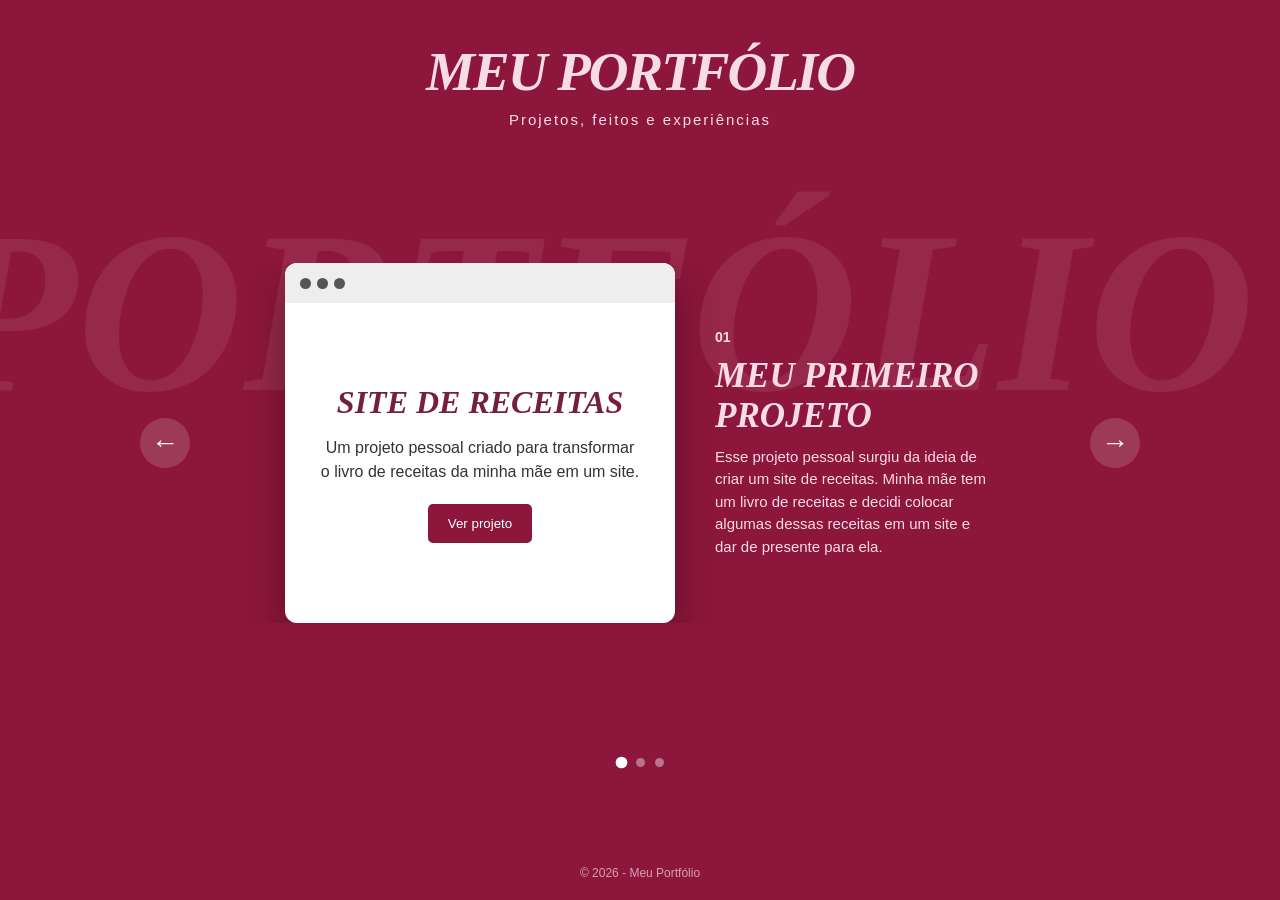
==== curriculo/index.html @ 4c7a3b0e "Rename app.html to index.html" ====
<!DOCTYPE html>
<html lang="pt-br">

<head>
    <meta charset="UTF-8">

    <meta name="viewport" content="width=device-width, initial-scale=1.0">

    <title>Meu Portfólio</title>

    <link rel="stylesheet" href="app.css">
</head>

<body>

    <!-- =========================================
         TEXTO GIGANTE DO FUNDO
    ========================================== -->

    <div class="texto-fundo">
        PORTFÓLIO
    </div>


    <!-- =========================================
         CABEÇALHO
    ========================================== -->

    <header>

        <h1>MEU PORTFÓLIO</h1>

        <p>
            Projetos, feitos e experiências
        </p>

    </header>


    <!-- =========================================
         ÁREA PRINCIPAL
    ========================================== -->

    <main>


        <!-- BOTÃO PARA VOLTAR -->

        <button
            class="botao esquerda"
            onclick="anterior()">

            ←

        </button>


        <!-- =====================================
             ÁREA DE VISUALIZAÇÃO
        ====================================== -->

        <div class="area-visualizacao">


            <!--
                O PORTFOLIO contém todos os projetos.

                O JavaScript vai mover essa área
                para a esquerda e para a direita.
            -->

            <section class="portfolio">


                <!-- =================================
                     PROJETO 1
                ================================== -->

                <div class="projeto">


                    <!-- JANELA DO SITE -->

                    <div class="janela">


                        <!-- Barra superior -->

                        <div class="barra-navegador">

                            <span></span>

                            <span></span>

                            <span></span>

                        </div>


                        <!-- Conteúdo do site -->

                        <div class="conteudo-site">

                            <h2>
                                SITE DE RECEITAS
                            </h2>


                            <p>
                                Um projeto pessoal criado
                                para transformar o livro de
                                receitas da minha mãe em um site.
                            </p>


                            <button>
                                Ver projeto
                            </button>

                        </div>

                    </div>


                    <!-- DESCRIÇÃO DO PROJETO -->

                    <div class="descricao">

                        <span>
                            01
                        </span>


                        <h2>
                            MEU PRIMEIRO PROJETO
                        </h2>


                        <p>
                            Esse projeto pessoal surgiu da ideia
                            de criar um site de receitas. Minha mãe
                            tem um livro de receitas e decidi colocar
                            algumas dessas receitas em um site e
                            dar de presente para ela.
                        </p>

                    </div>

                </div>



                <!-- =================================
                     PROJETO 2
                ================================== -->

                <div class="projeto">


                    <!-- JANELA -->

                    <div class="janela">


                        <!-- Barra do navegador -->

                        <div class="barra-navegador">

                            <span></span>

                            <span></span>

                            <span></span>

                        </div>


                        <!-- TEXTO -->

                        <div class="conteudo-texto">

                            <span>
                                02
                            </span>


                            <h2>
                                MINHA TRAJETÓRIA
                            </h2>


                            <p>
                                Durante minha graduação, venho
                                desenvolvendo conhecimentos em
                                programação e tecnologia.
                            </p>


                            <p>
                                Já tive contato com HTML, CSS,
                                JavaScript, Java, Python e
                                banco de dados.
                            </p>

                        </div>

                    </div>


                    <!-- DESCRIÇÃO -->

                    <div class="descricao">

                        <span>
                            02
                        </span>


                        <h2>
                            FACULDADE
                        </h2>


                        <p>
                            Durante minha graduação, desenvolvi
                            conhecimentos em programação, lógica,
                            desenvolvimento web, Java, Python e
                            banco de dados.
                        </p>

                    </div>

                </div>



                <!-- =================================
                     PROJETO 3
                ================================== -->

                <div class="projeto">


                    <!-- JANELA -->

                    <div class="janela">


                        <!-- Barra do navegador -->

                        <div class="barra-navegador">

                            <span></span>

                            <span></span>

                            <span></span>

                        </div>


                        <!-- TEXTO -->

                        <div class="conteudo-texto">

                            <span>
                                03
                            </span>


                            <h2>
                                FORMAÇÃO TÉCNICA
                            </h2>


                            <p>
                                Durante o Ensino Médio, também
                                realizei uma formação técnica.
                            </p>


                            <p>
                                Essa experiência me permitiu
                                desenvolver conhecimentos e
                                ter contato com diferentes
                                áreas da tecnologia.
                            </p>

                        </div>

                    </div>


                    <!-- DESCRIÇÃO -->

                    <div class="descricao">

                        <span>
                            03
                        </span>


                        <h2>
                            ENSINO MÉDIO
                        </h2>


                        <p>
                            Fiz o Ensino Médio Técnico,
                            experiência que contribuiu para
                            minha formação e despertou meu
                            interesse pela área de tecnologia.
                        </p>

                    </div>

                </div>


            </section>

        </div>


        <!-- BOTÃO PARA AVANÇAR -->

        <button
            class="botao direita"
            onclick="proximo()">

            →

        </button>


    </main>



    <!-- =========================================
         INDICADORES
    ========================================== -->

    <div class="indicadores">

        <span class="bolinha ativa"></span>

        <span class="bolinha"></span>

        <span class="bolinha"></span>

    </div>



    <!-- =========================================
         RODAPÉ
    ========================================== -->

    <footer>

        <p>
            © 2026 - Meu Portfólio
        </p>

    </footer>



    <!-- =========================================
         JAVASCRIPT
    ========================================== -->

    <script src="app.js"></script>

</body>

</html>
---- curriculo/app.css ----
/* =========================================
   CONFIGURAÇÕES GERAIS
========================================= */

* {
    margin: 0;
    padding: 0;

    box-sizing: border-box;
}


body {

    min-height: 100vh;

    background: #8c163c;

    color: #f8dce5;

    font-family: Arial, sans-serif;

    overflow: hidden;

    position: relative;
}



/* =========================================
   TEXTO GIGANTE DO FUNDO
========================================= */

.texto-fundo {

    position: absolute;

    top: 20%;

    left: -5%;

    font-family: Georgia, serif;

    font-size: 18vw;

    font-weight: bold;

    font-style: italic;

    color: rgba(255, 255, 255, 0.08);

    white-space: nowrap;

    z-index: 0;

    pointer-events: none;
}



/* =========================================
   CABEÇALHO
========================================= */

header {

    position: relative;

    z-index: 2;

    text-align: center;

    padding-top: 40px;
}


header h1 {

    font-family: Georgia, serif;

    font-size: 55px;

    font-style: italic;

    letter-spacing: -2px;
}


header p {

    margin-top: 8px;

    font-size: 15px;

    letter-spacing: 2px;
}



/* =========================================
   ÁREA PRINCIPAL
========================================= */

main {

    position: relative;

    z-index: 2;

    height: 70vh;

    display: flex;

    align-items: center;

    justify-content: center;

    gap: 25px;
}



/* =========================================
   ÁREA QUE MOSTRA OS PROJETOS
========================================= */

.area-visualizacao {

    width: 850px;

    overflow: hidden;
}



/* =========================================
   CARROSSEL
========================================= */

.portfolio {

    display: flex;

    width: max-content;

    transition: transform 0.6s ease;
}



/* =========================================
   CADA PROJETO
========================================= */

.projeto {

    width: 850px;

    flex-shrink: 0;

    display: flex;

    align-items: center;

    justify-content: center;

    gap: 40px;
}



/* =========================================
   JANELA
========================================= */

.janela {

    width: 390px;

    background: white;

    border-radius: 12px;

    overflow: hidden;

    box-shadow:
        0 15px 40px rgba(0, 0, 0, 0.3);
}



/* =========================================
   BARRA DO NAVEGADOR
========================================= */

.barra-navegador {

    height: 40px;

    background: #eeeeee;

    display: flex;

    align-items: center;

    gap: 6px;

    padding-left: 15px;
}


.barra-navegador span {

    width: 11px;

    height: 11px;

    background: #555;

    border-radius: 50%;
}



/* =========================================
   CONTEÚDO DO PRIMEIRO PROJETO
========================================= */

.conteudo-site {

    height: 320px;

    padding: 35px;

    display: flex;

    flex-direction: column;

    justify-content: center;

    align-items: center;

    text-align: center;

    color: #761f3d;
}


.conteudo-site h2 {

    font-family: Georgia, serif;

    font-size: 32px;

    font-style: italic;

    margin-bottom: 15px;
}


.conteudo-site p {

    color: #333;

    line-height: 1.5;

    margin-bottom: 20px;
}


.conteudo-site button {

    padding: 12px 20px;

    border: none;

    background: #8c163c;

    color: white;

    border-radius: 5px;

    cursor: pointer;
}


.conteudo-site button:hover {

    transform: scale(1.05);
}



/* =========================================
   CONTEÚDO DE TEXTO
========================================= */

.conteudo-texto {

    height: 320px;

    padding: 30px;

    color: #761f3d;

    display: flex;

    flex-direction: column;

    justify-content: center;
}


.conteudo-texto > span {

    font-size: 14px;

    font-weight: bold;
}


.conteudo-texto h2 {

    font-family: Georgia, serif;

    font-style: italic;

    font-size: 27px;

    margin: 8px 0 15px;
}


.conteudo-texto p {

    color: #333;

    font-size: 14px;

    line-height: 1.5;

    margin-bottom: 10px;
}



/* =========================================
   DESCRIÇÃO AO LADO
========================================= */

.descricao {

    width: 280px;
}


.descricao > span {

    font-size: 14px;

    font-weight: bold;
}


.descricao h2 {

    font-family: Georgia, serif;

    font-size: 35px;

    font-style: italic;

    margin: 10px 0;
}


.descricao p {

    line-height: 1.5;

    font-size: 15px;
}



/* =========================================
   BOTÕES DE NAVEGAÇÃO
========================================= */

.botao {

    width: 50px;

    height: 50px;

    border: none;

    border-radius: 50%;

    background: rgba(255, 255, 255, 0.15);

    color: white;

    font-size: 28px;

    cursor: pointer;

    transition: 0.3s;

    z-index: 5;
}


.botao:hover {

    background: rgba(255, 255, 255, 0.3);

    transform: scale(1.1);
}



/* =========================================
   INDICADORES
========================================= */

.indicadores {

    position: relative;

    z-index: 3;

    display: flex;

    justify-content: center;

    gap: 10px;
}


.bolinha {

    width: 9px;

    height: 9px;

    border-radius: 50%;

    background: rgba(255, 255, 255, 0.4);

    transition: 0.3s;
}


.bolinha.ativa {

    background: white;

    transform: scale(1.3);
}



/* =========================================
   RODAPÉ
========================================= */

footer {

    position: absolute;

    bottom: 20px;

    width: 100%;

    text-align: center;

    font-size: 12px;

    opacity: 0.7;
}



/* =========================================
   RESPONSIVIDADE
========================================= */

@media (max-width: 900px) {

    header h1 {

        font-size: 40px;
    }


    .area-visualizacao {

        width: 80vw;
    }


    .projeto {

        width: 80vw;

        flex-direction: column;

        gap: 15px;
    }


    .janela {

        width: 80vw;

        max-width: 390px;
    }


    .descricao {

        width: 80vw;

        text-align: center;
    }


    .descricao h2 {

        font-size: 25px;
    }


    .botao {

        width: 40px;

        height: 40px;

        font-size: 20px;
    }

}
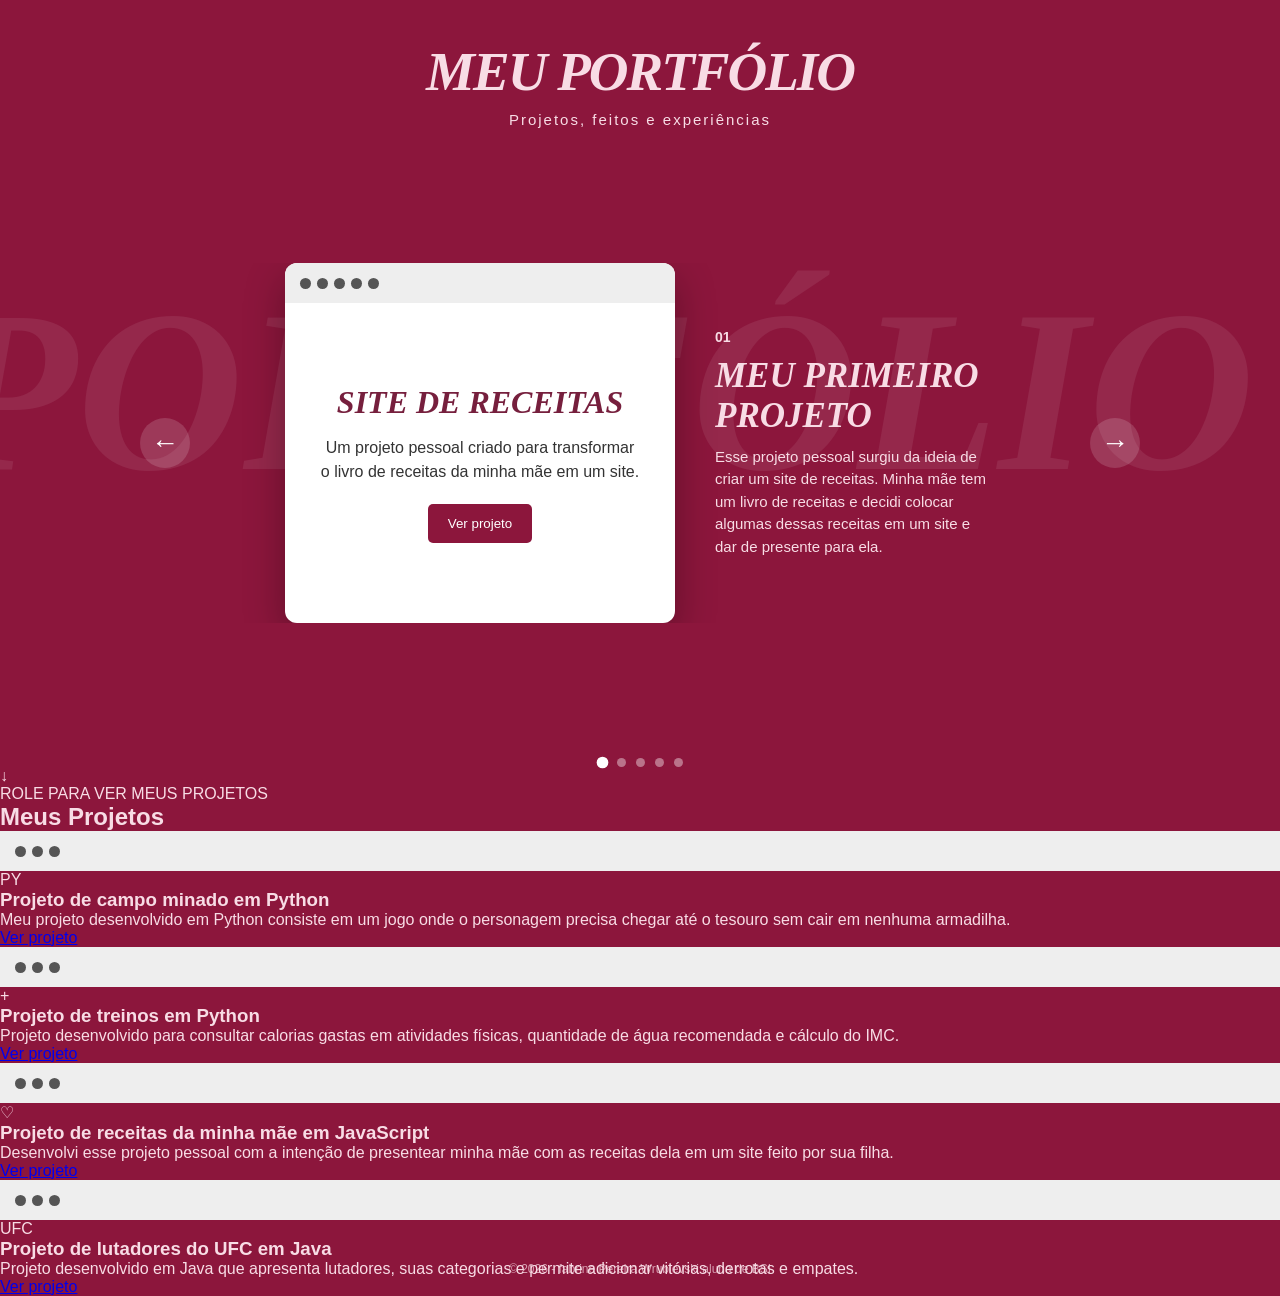
==== commit c17dc4b4: "Update index.html" ====
--- a/curriculo/index.html
+++ b/curriculo/index.html
@@ -87,6 +87,10 @@
                         <!-- Barra superior -->
 
                         <div class="barra-navegador">
+
+                            <span></span>
+
+                            <span></span>
 
                             <span></span>
 
@@ -112,11 +116,11 @@
                                 receitas da minha mãe em um site.
                             </p>
 
-
-                            <button>
-                                Ver projeto
-                            </button>
-
+                            <a href="https://fabrinewrublevski.github.io/Receitas/">
+                                <button>
+                                    Ver projeto
+                                </button>
+                            </a>
                         </div>
 
                     </div>
@@ -172,6 +176,10 @@
 
                             <span></span>
 
+                            <span></span>
+
+                            <span></span>
+
                         </div>
 
 
@@ -256,6 +264,9 @@
 
                             <span></span>
 
+                            <span></span>
+
+                            <span></span>
                         </div>
 
 
@@ -309,17 +320,160 @@
                             Fiz o Ensino Médio Técnico,
                             experiência que contribuiu para
                             minha formação e despertou meu
-                            interesse pela área de tecnologia.
+                            interesse pela programação.
+                            
                         </p>
 
                     </div>
 
                 </div>
+                <div class="projeto">
+
+
+                    <!-- JANELA -->
+
+                    <div class="janela">
+
+
+                        <!-- Barra do navegador -->
+
+                        <div class="barra-navegador">
+
+                            <span></span>
+
+                            <span></span>
+
+                            <span></span>
+
+                            <span></span>
+
+                            <span></span>
+
+                        </div>
+
+
+                        <!-- TEXTO -->
+
+                        <div class="conteudo-site">
+
+                            <span>
+                                04
+                            </span>
+
+
+                            <h2>
+                                MEUS PROJETOS
+                            </h2>
+
+
+                            <p>
+                                Rolando para baixo você vai ver meus projetos de programação, incluindo trabalhos da faculdade e trabalhos que criei por conta própria ou em equipe, que estão no GitHub. Cada projeto marca uma fase do meu aprendizado, mexendo com várias tecnologias e formas de criar soluções.
+                            </p>
+                        </div>
+
+                    </div>
+
+
+                    <!-- DESCRIÇÃO -->
+
+                    <div class="descricao">
+
+                        <span>
+                            04
+                        </span>
+
+
+                        <h2>
+                            MEUS PROJETOS
+                        </h2>
+
+
+                        <p>
+                            Meus projetos feitos durante a faculdade. 
+                        </p>
+
+                        
+
+                    </div>
+
+                </div>
+                <div class="projeto">
+
+
+                    <!-- JANELA DO SITE -->
+
+                    <div class="janela">
+
+
+                        <!-- Barra superior -->
+
+                        <div class="barra-navegador">
+
+                            <span></span>
+
+                            <span></span>
+
+                            <span></span>
+
+                            <span></span>
+
+                            <span></span>
+
+                        </div>
+
+
+                        <!-- Conteúdo do site -->
+
+                        <div class="conteudo-site">
+
+                            <h2>
+                                UM POUCO SOBRE MIM
+                            </h2>
+
+
+                            <p>
+                                Um pouco sobre mim, o que gosto e sei fazer 
+                            </p>
+
+                            <a href="https://fabrinewrublevski.github.io/Portifolio/">
+                                <button>
+                                    Ver projeto
+                                </button>
+                            </a>
+                        </div>
+
+                    </div>
+
+
+                    <!-- DESCRIÇÃO DO PROJETO -->
+
+                    <div class="descricao">
+
+                        <span>
+                            05
+                        </span>
+
+
+                        <h2>
+                            Tudo que gosto de fazer no meu tempo livre. 
+                        </h2>
+
+
+                        <p>
+                            Um pouco sobre mim. Minha historia, o que gosto de fazer, qual esporte sei praticar e por qual motivo escolhi meu curso. 
+                        </p>
+
+                    </div>
+
+                </div>
 
 
             </section>
+            
 
         </div>
+
+        
 
 
         <!-- BOTÃO PARA AVANÇAR -->
@@ -349,9 +503,201 @@
 
         <span class="bolinha"></span>
 
+        <span class="bolinha"></span>
+
+        <span class="bolinha"></span>
     </div>
 
 
+    <div class="indicacao-scroll">
+
+        <span>↓</span>
+
+        <p>ROLE PARA VER MEUS PROJETOS</p>
+
+    </div>
+
+
+    <!-- =========================================
+     MEUS PROJETOS
+========================================= -->
+
+<section class="projetos">
+
+    <h2>Meus Projetos</h2>
+
+    <div class="lista-projetos">
+
+        <!-- PROJETO 1 -->
+        <div class="card-projeto">
+
+            <div class="barra-navegador">
+                <span></span>
+                <span></span>
+                <span></span>
+            </div>
+
+            <div class="conteudo-card">
+
+                <div class="icone-projeto">
+                    PY
+                </div>
+
+                <div class="texto-card">
+
+                    <h3>
+                        Projeto de campo minado em Python
+                    </h3>
+
+                    <p>
+                        Meu projeto desenvolvido em Python consiste
+                        em um jogo onde o personagem precisa chegar
+                        até o tesouro sem cair em nenhuma armadilha.
+                    </p>
+
+                    <a
+                        href="https://github.com/Fabrinewrublevski/trabalho.campo.minado"
+                        target="_blank">
+
+                        Ver projeto
+
+                    </a>
+
+                </div>
+
+            </div>
+
+        </div>
+
+
+        <!-- PROJETO 2 -->
+        <div class="card-projeto">
+
+            <div class="barra-navegador">
+                <span></span>
+                <span></span>
+                <span></span>
+            </div>
+
+            <div class="conteudo-card">
+
+                <div class="icone-projeto">
+                    +
+                </div>
+
+                <div class="texto-card">
+
+                    <h3>
+                        Projeto de treinos em Python
+                    </h3>
+
+                    <p>
+                        Projeto desenvolvido para consultar calorias
+                        gastas em atividades físicas, quantidade de
+                        água recomendada e cálculo do IMC.
+                    </p>
+
+                    <a
+                        href="https://github.com/Fabrinewrublevski/trabalho.RA_treino"
+                        target="_blank">
+
+                        Ver projeto
+
+                    </a>
+
+                </div>
+
+            </div>
+
+        </div>
+
+
+        <!-- PROJETO 3 -->
+        <div class="card-projeto">
+
+            <div class="barra-navegador">
+                <span></span>
+                <span></span>
+                <span></span>
+            </div>
+
+            <div class="conteudo-card">
+
+                <div class="icone-projeto">
+                    ♡
+                </div>
+
+                <div class="texto-card">
+
+                    <h3>
+                        Projeto de receitas da minha mãe em JavaScript
+                    </h3>
+
+                    <p>
+                        Desenvolvi esse projeto pessoal com a intenção
+                        de presentear minha mãe com as receitas dela
+                        em um site feito por sua filha.
+                    </p>
+
+                    <a
+                        href="https://fabrinewrublevski.github.io/Receitas/"
+                        target="_blank">
+
+                        Ver projeto
+
+                    </a>
+
+                </div>
+
+            </div>
+
+        </div>
+
+
+        <!-- PROJETO 4 -->
+        <div class="card-projeto">
+
+            <div class="barra-navegador">
+                <span></span>
+                <span></span>
+                <span></span>
+            </div>
+
+            <div class="conteudo-card">
+
+                <div class="icone-projeto">
+                    UFC
+                </div>
+
+                <div class="texto-card">
+
+                    <h3>
+                        Projeto de lutadores do UFC em Java
+                    </h3>
+
+                    <p>
+                        Projeto desenvolvido em Java que apresenta
+                        lutadores, suas categorias e permite adicionar
+                        vitórias, derrotas e empates.
+                    </p>
+
+                    <a
+                        href="https://github.com/Fabrinewrublevski/trabalho_ufc"
+                        target="_blank">
+
+                        Ver projeto
+
+                    </a>
+
+                </div>
+
+            </div>
+
+        </div>
+
+    </div>
+
+</section>
 
     <!-- =========================================
          RODAPÉ
@@ -360,7 +706,8 @@
     <footer>
 
         <p>
-            © 2026 - Meu Portfólio
+            © 2026 - fabrine Pereira Wrublevski
+                    aluna de BSI
         </p>
 
     </footer>
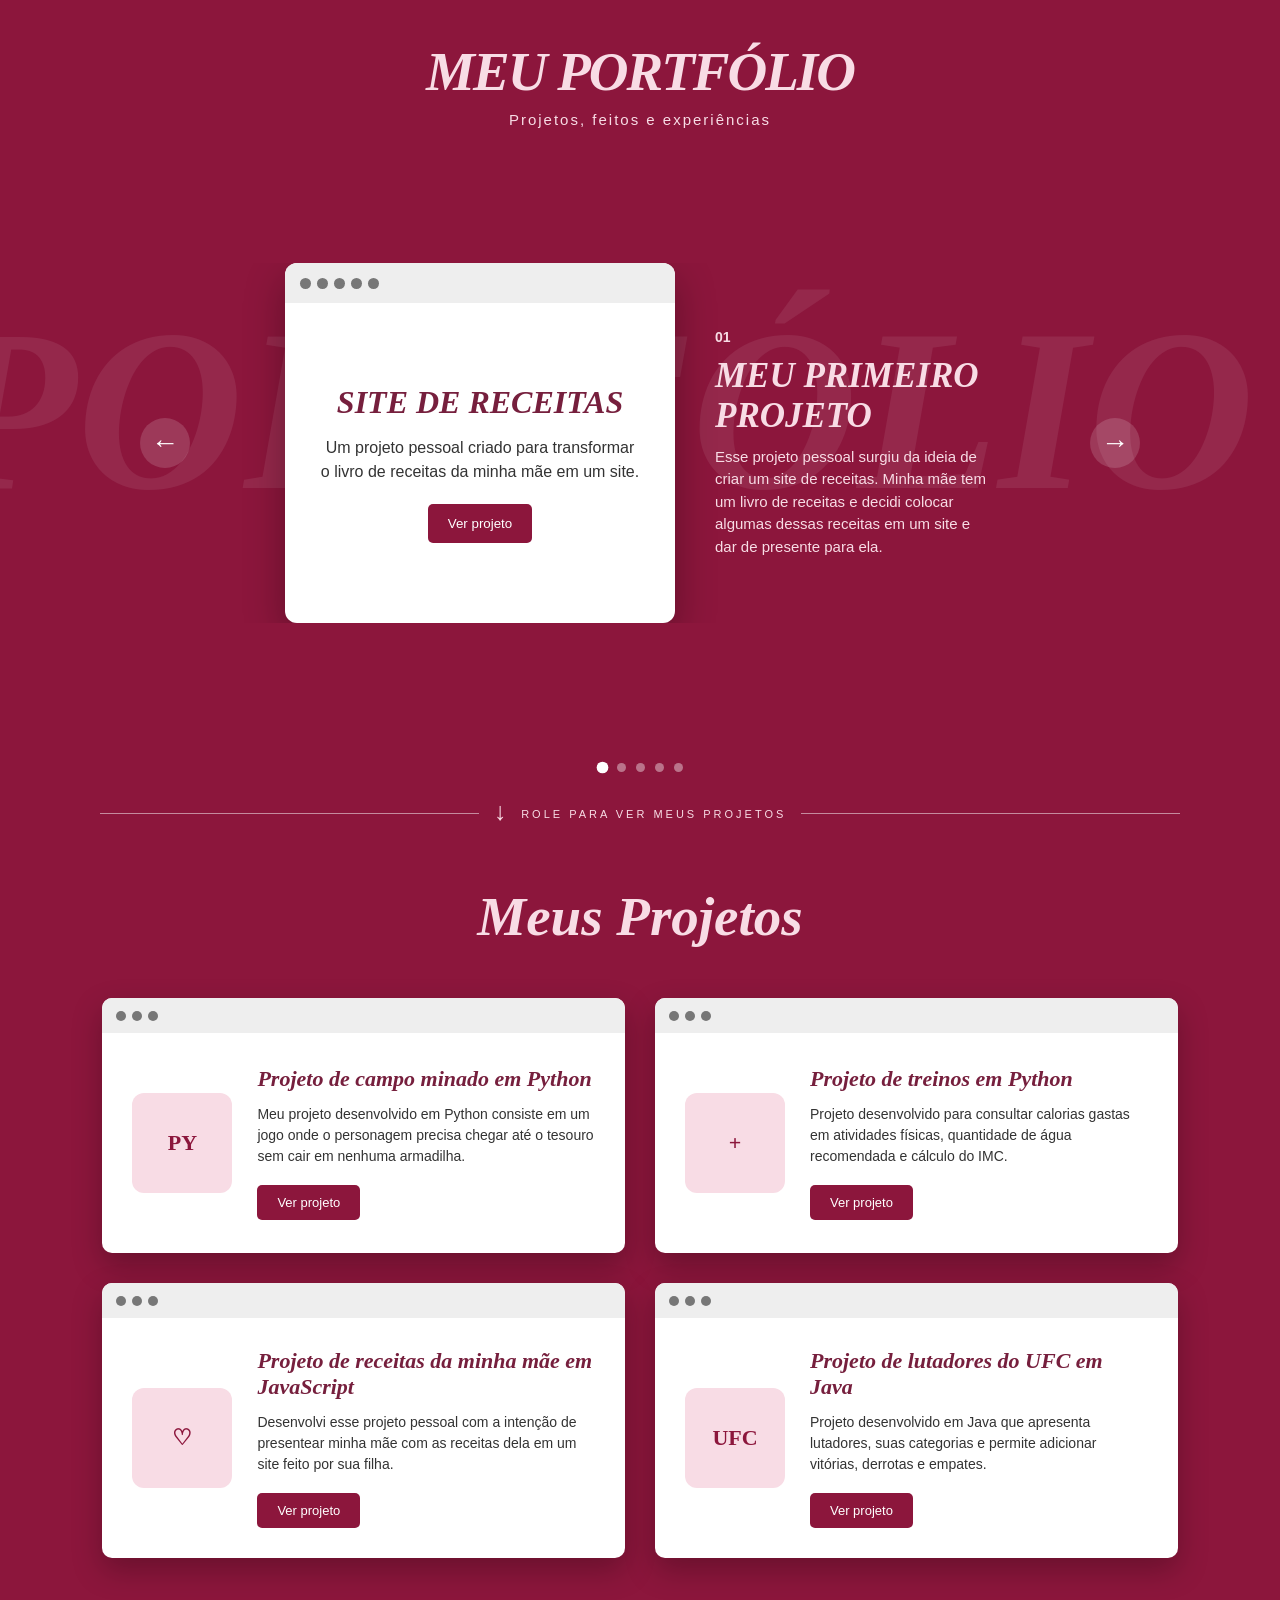
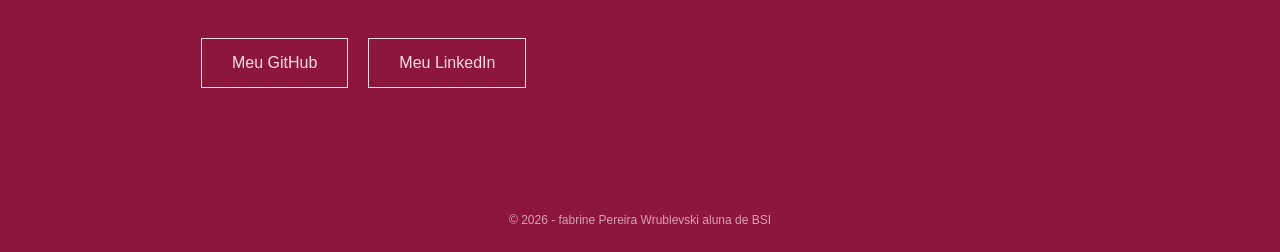
==== commit 9030bc02: "Update index.html" ====
--- a/curriculo/index.html
+++ b/curriculo/index.html
@@ -1,3 +1,4 @@
+
 <!DOCTYPE html>
 <html lang="pt-br">
 
@@ -18,7 +19,7 @@
     ========================================== -->
 
     <div class="texto-fundo">
-        PORTFÓLIO
+        PORTFÓLIO 
     </div>
 
 
@@ -694,6 +695,28 @@
             </div>
 
         </div>
+        <div class="redes-sociais">
+
+    <a
+        href="https://github.com/Fabrinewrublevski"
+        target="_blank"
+        class="botao-rede">
+
+        Meu GitHub
+
+    </a>
+
+
+    <a
+        href="https://www.linkedin.com/in/fabrine-wrublevski-ab28583aa/"
+        target="_blank"
+        class="botao-rede">
+
+        Meu LinkedIn
+
+    </a>
+
+</div>
 
     </div>
 
@@ -712,12 +735,6 @@
 
     </footer>
 
-
-
-    <!-- =========================================
-         JAVASCRIPT
-    ========================================== -->
-
     <script src="app.js"></script>
 
 </body>
--- a/curriculo/app.css
+++ b/curriculo/app.css
@@ -5,13 +5,14 @@
 * {
     margin: 0;
     padding: 0;
-
     box-sizing: border-box;
 }
 
+html {
+    scroll-behavior: smooth;
+}
 
 body {
-
     min-height: 100vh;
 
     background: #8c163c;
@@ -20,94 +21,127 @@
 
     font-family: Arial, sans-serif;
 
+    overflow-x: hidden;
+    overflow-y: auto;
+
+    position: relative;
+}
+
+
+/* =========================================
+   TEXTO GIGANTE DO FUNDO
+========================================= */
+
+.texto-fundo {
+    position: absolute;
+
+    top: 15%;
+    left: -5%;
+
+    font-family: Georgia, serif;
+
+    font-size: 18vw;
+
+    font-weight: bold;
+
+    font-style: italic;
+
+    color: rgba(255, 255, 255, 0.08);
+
+    white-space: nowrap;
+
+    z-index: 0;
+
+    pointer-events: none;
+}
+
+
+/* =========================================
+   CABEÇALHO
+========================================= */
+
+header {
+    position: relative;
+
+    z-index: 2;
+
+    text-align: center;
+
+    padding-top: 40px;
+}
+
+header h1 {
+    font-family: Georgia, serif;
+
+    font-size: 55px;
+
+    font-style: italic;
+
+    letter-spacing: -2px;
+}
+
+header p {
+    margin-top: 8px;
+
+    font-size: 15px;
+
+    letter-spacing: 2px;
+}
+
+
+/* =========================================
+   ÁREA PRINCIPAL
+========================================= */
+
+main {
+    position: relative;
+
+    z-index: 2;
+
+    min-height: 70vh;
+
+    display: flex;
+
+    align-items: center;
+
+    justify-content: center;
+
+    gap: 25px;
+}
+
+
+/* =========================================
+   ÁREA DE VISUALIZAÇÃO
+========================================= */
+
+.area-visualizacao {
+    width: 850px;
+
     overflow: hidden;
-
-    position: relative;
-}
-
-
-
-/* =========================================
-   TEXTO GIGANTE DO FUNDO
-========================================= */
-
-.texto-fundo {
-
-    position: absolute;
-
-    top: 20%;
-
-    left: -5%;
-
-    font-family: Georgia, serif;
-
-    font-size: 18vw;
-
-    font-weight: bold;
-
-    font-style: italic;
-
-    color: rgba(255, 255, 255, 0.08);
-
-    white-space: nowrap;
-
-    z-index: 0;
-
-    pointer-events: none;
-}
-
-
-
-/* =========================================
-   CABEÇALHO
-========================================= */
-
-header {
-
-    position: relative;
-
-    z-index: 2;
-
-    text-align: center;
-
-    padding-top: 40px;
-}
-
-
-header h1 {
-
-    font-family: Georgia, serif;
-
-    font-size: 55px;
-
-    font-style: italic;
-
-    letter-spacing: -2px;
-}
-
-
-header p {
-
-    margin-top: 8px;
-
-    font-size: 15px;
-
-    letter-spacing: 2px;
-}
-
-
-
-/* =========================================
-   ÁREA PRINCIPAL
-========================================= */
-
-main {
-
-    position: relative;
-
-    z-index: 2;
-
-    height: 70vh;
+}
+
+
+/* =========================================
+   CARROSSEL
+========================================= */
+
+.portfolio {
+    display: flex;
+
+    width: max-content;
+
+    transition: transform 0.6s ease;
+}
+
+
+/* =========================================
+   CADA SLIDE DO CARROSSEL
+========================================= */
+
+.portfolio .projeto {
+    width: 850px;
+
+    flex-shrink: 0;
 
     display: flex;
 
@@ -115,66 +149,15 @@
 
     justify-content: center;
 
-    gap: 25px;
-}
-
-
-
-/* =========================================
-   ÁREA QUE MOSTRA OS PROJETOS
-========================================= */
-
-.area-visualizacao {
-
-    width: 850px;
-
-    overflow: hidden;
-}
-
-
-
-/* =========================================
-   CARROSSEL
-========================================= */
-
-.portfolio {
-
-    display: flex;
-
-    width: max-content;
-
-    transition: transform 0.6s ease;
-}
-
-
-
-/* =========================================
-   CADA PROJETO
-========================================= */
-
-.projeto {
-
-    width: 850px;
-
-    flex-shrink: 0;
-
-    display: flex;
-
-    align-items: center;
-
-    justify-content: center;
-
     gap: 40px;
 }
 
 
-
-/* =========================================
-   JANELA
+/* =========================================
+   JANELA DO CARROSSEL
 ========================================= */
 
 .janela {
-
     width: 390px;
 
     background: white;
@@ -188,13 +171,11 @@
 }
 
 
-
 /* =========================================
    BARRA DO NAVEGADOR
 ========================================= */
 
 .barra-navegador {
-
     height: 40px;
 
     background: #eeeeee;
@@ -208,26 +189,22 @@
     padding-left: 15px;
 }
 
-
 .barra-navegador span {
-
     width: 11px;
 
     height: 11px;
 
-    background: #555;
+    background: #777;
 
     border-radius: 50%;
 }
 
 
-
-/* =========================================
-   CONTEÚDO DO PRIMEIRO PROJETO
+/* =========================================
+   CONTEÚDO DO SITE
 ========================================= */
 
 .conteudo-site {
-
     height: 320px;
 
     padding: 35px;
@@ -245,9 +222,7 @@
     color: #761f3d;
 }
 
-
 .conteudo-site h2 {
-
     font-family: Georgia, serif;
 
     font-size: 32px;
@@ -257,9 +232,7 @@
     margin-bottom: 15px;
 }
 
-
 .conteudo-site p {
-
     color: #333;
 
     line-height: 1.5;
@@ -267,9 +240,7 @@
     margin-bottom: 20px;
 }
 
-
 .conteudo-site button {
-
     padding: 12px 20px;
 
     border: none;
@@ -281,22 +252,20 @@
     border-radius: 5px;
 
     cursor: pointer;
-}
-
+
+    transition: 0.3s;
+}
 
 .conteudo-site button:hover {
-
     transform: scale(1.05);
 }
 
 
-
 /* =========================================
    CONTEÚDO DE TEXTO
 ========================================= */
 
 .conteudo-texto {
-
     height: 320px;
 
     padding: 30px;
@@ -310,17 +279,13 @@
     justify-content: center;
 }
 
-
 .conteudo-texto > span {
-
     font-size: 14px;
 
     font-weight: bold;
 }
 
-
 .conteudo-texto h2 {
-
     font-family: Georgia, serif;
 
     font-style: italic;
@@ -330,9 +295,7 @@
     margin: 8px 0 15px;
 }
 
-
 .conteudo-texto p {
-
     color: #333;
 
     font-size: 14px;
@@ -343,27 +306,21 @@
 }
 
 
-
 /* =========================================
    DESCRIÇÃO AO LADO
 ========================================= */
 
 .descricao {
-
     width: 280px;
 }
 
-
 .descricao > span {
-
     font-size: 14px;
 
     font-weight: bold;
 }
 
-
 .descricao h2 {
-
     font-family: Georgia, serif;
 
     font-size: 35px;
@@ -373,22 +330,18 @@
     margin: 10px 0;
 }
 
-
 .descricao p {
-
     line-height: 1.5;
 
     font-size: 15px;
 }
 
 
-
 /* =========================================
    BOTÕES DE NAVEGAÇÃO
 ========================================= */
 
 .botao {
-
     width: 50px;
 
     height: 50px;
@@ -410,22 +363,18 @@
     z-index: 5;
 }
 
-
 .botao:hover {
-
     background: rgba(255, 255, 255, 0.3);
 
     transform: scale(1.1);
 }
 
 
-
 /* =========================================
    INDICADORES
 ========================================= */
 
 .indicadores {
-
     position: relative;
 
     z-index: 3;
@@ -435,11 +384,11 @@
     justify-content: center;
 
     gap: 10px;
-}
-
+
+    margin-top: 5px;
+}
 
 .bolinha {
-
     width: 9px;
 
     height: 9px;
@@ -451,36 +400,312 @@
     transition: 0.3s;
 }
 
-
 .bolinha.ativa {
-
     background: white;
 
     transform: scale(1.3);
 }
 
 
+/* =========================================
+   INDICAÇÃO PARA ROLAR
+========================================= */
+
+.indicacao-scroll {
+    position: relative;
+
+    z-index: 3;
+
+    width: 85%;
+
+    max-width: 1080px;
+
+    margin: 25px auto 0;
+
+    display: flex;
+
+    align-items: center;
+
+    justify-content: center;
+
+    gap: 15px;
+}
+
+.indicacao-scroll::before,
+.indicacao-scroll::after {
+    content: "";
+
+    height: 1px;
+
+    background: rgba(255, 255, 255, 0.5);
+
+    flex: 1;
+}
+
+.indicacao-scroll span {
+    font-size: 25px;
+
+    display: block;
+
+    margin-bottom: 4px;
+}
+
+.indicacao-scroll p {
+    font-size: 11px;
+
+    letter-spacing: 3px;
+
+    white-space: nowrap;
+}
+
+
+/* =========================================
+   SEÇÃO MEUS PROJETOS
+========================================= */
+
+.projetos {
+    position: relative;
+
+    z-index: 2;
+
+    min-height: 100vh;
+
+    padding: 55px 8% 100px;
+}
+
+
+/* TÍTULO */
+
+.projetos > h2 {
+    font-family: Georgia, serif;
+
+    font-size: 55px;
+
+    font-style: italic;
+
+    text-align: center;
+
+    margin-bottom: 50px;
+}
+
+
+/* =========================================
+   LISTA DOS PROJETOS
+========================================= */
+
+.lista-projetos {
+    max-width: 1100px;
+
+    margin: 0 auto;
+
+    display: grid;
+
+    grid-template-columns: repeat(2, 1fr);
+
+    gap: 30px;
+}
+
+
+/* =========================================
+   CARD
+========================================= */
+
+.card-projeto {
+    background: white;
+
+    border-radius: 10px;
+
+    overflow: hidden;
+
+    box-shadow:
+        0 12px 30px rgba(0, 0, 0, 0.25);
+
+    color: #333;
+
+    transition: 0.3s;
+}
+
+
+/* Efeito ao passar o mouse */
+
+.card-projeto:hover {
+    transform: translateY(-6px);
+
+    box-shadow:
+        0 18px 35px rgba(0, 0, 0, 0.3);
+}
+
+
+/* =========================================
+   BARRA DO CARD
+========================================= */
+
+.card-projeto .barra-navegador {
+    height: 35px;
+
+    padding-left: 14px;
+
+    background: #eeeeee;
+}
+
+
+/* Bolinhas menores */
+
+.card-projeto .barra-navegador span {
+    width: 10px;
+
+    height: 10px;
+}
+
+
+/* =========================================
+   CONTEÚDO DO CARD
+========================================= */
+
+.conteudo-card {
+    min-height: 220px;
+
+    padding: 30px;
+
+    display: flex;
+
+    align-items: center;
+
+    gap: 25px;
+}
+
+
+/* =========================================
+   ÍCONE
+========================================= */
+
+.icone-projeto {
+    min-width: 100px;
+
+    width: 100px;
+
+    height: 100px;
+
+    border-radius: 12px;
+
+    background: #f8dce5;
+
+    color: #8c163c;
+
+    display: flex;
+
+    align-items: center;
+
+    justify-content: center;
+
+    font-family: Georgia, serif;
+
+    font-size: 22px;
+
+    font-weight: bold;
+
+    text-align: center;
+}
+
+
+/* =========================================
+   TEXTO DO CARD
+========================================= */
+
+.texto-card {
+    flex: 1;
+}
+
+.texto-card h3 {
+    color: #761f3d;
+
+    font-family: Georgia, serif;
+
+    font-size: 22px;
+
+    font-style: italic;
+
+    margin-bottom: 12px;
+}
+
+.texto-card p {
+    color: #333;
+
+    font-size: 14px;
+
+    line-height: 1.5;
+
+    margin-bottom: 18px;
+}
+
+
+/* =========================================
+   BOTÃO DOS PROJETOS
+========================================= */
+
+.texto-card a {
+    display: inline-block;
+
+    padding: 10px 20px;
+
+    background: #8c163c;
+
+    color: white;
+
+    text-decoration: none;
+
+    border-radius: 5px;
+
+    font-size: 13px;
+
+    transition: 0.3s;
+}
+
+.texto-card a:hover {
+    transform: scale(1.05);
+
+    background: #761f3d;
+}
+
 
 /* =========================================
    RODAPÉ
 ========================================= */
 
 footer {
-
-    position: absolute;
-
-    bottom: 20px;
+    position: relative;
+
+    z-index: 3;
 
     width: 100%;
 
+    padding: 25px;
+
     text-align: center;
 
     font-size: 12px;
 
     opacity: 0.7;
 }
-
-
+.redes-sociais {
+    display: flex;
+    justify-content: center;
+    gap: 20px;
+    margin-top: 50px;
+}
+
+.botao-rede {
+    text-decoration: none;
+    color: #f8dce5;
+    border: 1px solid #f8dce5;
+    padding: 15px 30px;
+    transition: 0.3s;
+}
+
+.botao-rede:hover {
+    background: #f8dce5;
+    color: white;
+}
 
 /* =========================================
    RESPONSIVIDADE
@@ -489,56 +714,158 @@
 @media (max-width: 900px) {
 
     header h1 {
-
         font-size: 40px;
     }
 
+    main {
+        min-height: 75vh;
+    }
 
     .area-visualizacao {
-
+        width: 75vw;
+    }
+
+    .portfolio .projeto {
+        width: 75vw;
+
+        flex-direction: column;
+
+        gap: 15px;
+    }
+
+    .janela {
         width: 80vw;
-    }
-
-
-    .projeto {
-
-        width: 80vw;
-
+
+        max-width: 390px;
+    }
+
+    .descricao {
+        width: 75vw;
+
+        text-align: center;
+    }
+
+    .descricao h2 {
+        font-size: 25px;
+    }
+
+    .botao {
+        width: 40px;
+
+        height: 40px;
+
+        font-size: 20px;
+    }
+
+    .lista-projetos {
+        grid-template-columns: 1fr;
+    }
+
+    .projetos > h2 {
+        font-size: 42px;
+    }
+}
+
+
+/* =========================================
+   CELULAR
+========================================= */
+
+@media (max-width: 600px) {
+
+    header {
+        padding-top: 25px;
+    }
+
+    header h1 {
+        font-size: 32px;
+    }
+
+    header p {
+        font-size: 12px;
+    }
+
+    .texto-fundo {
+        font-size: 30vw;
+
+        top: 20%;
+    }
+
+    main {
+        gap: 5px;
+    }
+
+    .area-visualizacao {
+        width: 78vw;
+    }
+
+    .portfolio .projeto {
+        width: 78vw;
+    }
+
+    .janela {
+        width: 78vw;
+    }
+
+    .conteudo-site {
+        height: 280px;
+
+        padding: 25px;
+    }
+
+    .conteudo-site h2 {
+        font-size: 25px;
+    }
+
+    .descricao {
+        width: 78vw;
+    }
+
+    .descricao h2 {
+        font-size: 22px;
+    }
+
+    .indicacao-scroll {
+        width: 90%;
+    }
+
+    .indicacao-scroll p {
+        font-size: 8px;
+
+        letter-spacing: 1.5px;
+    }
+
+    .projetos {
+        padding: 60px 5% 80px;
+    }
+
+    .projetos > h2 {
+        font-size: 38px;
+
+        margin-bottom: 35px;
+    }
+
+    .conteudo-card {
         flex-direction: column;
 
-        gap: 15px;
-    }
-
-
-    .janela {
-
-        width: 80vw;
-
-        max-width: 390px;
-    }
-
-
-    .descricao {
-
-        width: 80vw;
-
         text-align: center;
-    }
-
-
-    .descricao h2 {
-
-        font-size: 25px;
-    }
-
-
-    .botao {
-
-        width: 40px;
-
-        height: 40px;
-
+
+        padding: 25px;
+    }
+
+    .icone-projeto {
+        min-width: 80px;
+
+        width: 80px;
+
+        height: 80px;
+    }
+
+    .texto-card h3 {
         font-size: 20px;
     }
 
-}+    .texto-card p {
+        font-size: 13px;
+    }
+}
